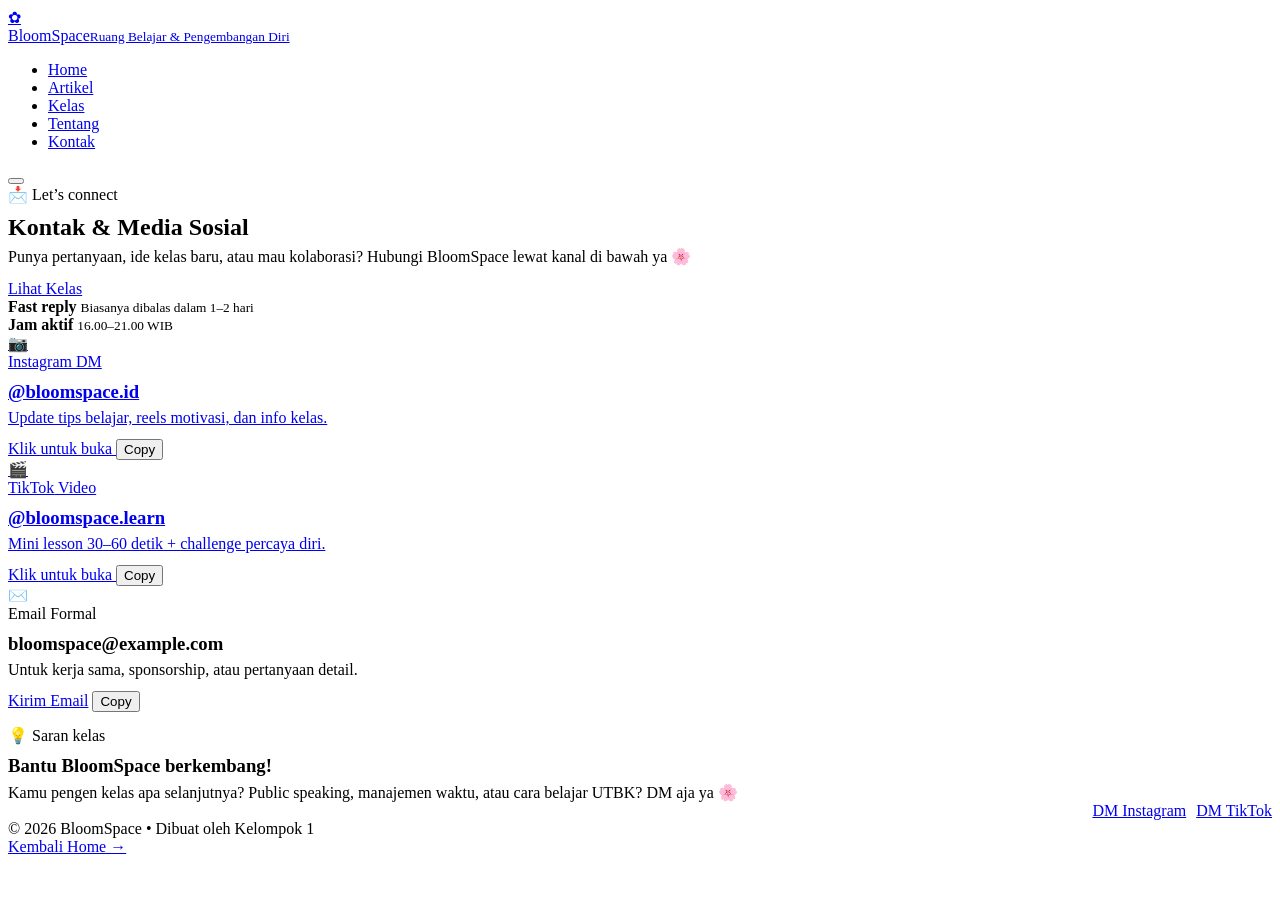
==== kontak.html @ 5f794b6b "Add files via upload" ====
<!DOCTYPE html>
<html lang="id">
<head>
  <meta charset="UTF-8"/>
  <meta name="viewport" content="width=device-width, initial-scale=1"/>
  <title>BloomSpace • Kontak</title>
  <link rel="stylesheet" href="assets/css/style.css"/>
</head>
<body>

<header>
  <div class="container nav">
    <a class="brand" href="index.html">
      <div class="logo">✿</div>
      <div>BloomSpace<small>Ruang Belajar & Pengembangan Diri</small></div>
    </a>

    <nav>
      <ul id="navLinks">
        <li><a href="index.html" data-page="index.html">Home</a></li>
        <li><a href="artikel.html" data-page="artikel.html">Artikel</a></li>
        <li><a href="kelas.html" data-page="kelas.html">Kelas</a></li>
        <li><a href="tentang.html" data-page="tentang.html">Tentang</a></li>
        <li><a href="kontak.html" data-page="kontak.html">Kontak</a></li>
      </ul>
    </nav>

    <button class="hamburger" id="hamburger" aria-label="Menu">
      <span></span><span></span><span></span>
    </button>
  </div>
</header>

<section>
  <div class="container">
    <!-- Header Kontak -->
    <div class="card contact-hero">
      <div>
        <span class="pill">📩 Let’s connect</span>
        <h1 style="margin:10px 0 6px;">Kontak & Media Sosial</h1>
        <p class="muted" style="margin:0;">
          Punya pertanyaan, ide kelas baru, atau mau kolaborasi? Hubungi BloomSpace lewat kanal di bawah ya 🌸
        </p>

        <div style="display:flex; gap:10px; flex-wrap:wrap; margin-top:14px;">
          <a class="btn outline" href="kelas.html">Lihat Kelas</a>
        </div>
      </div>

      <!-- mini stats -->
      <div class="contact-mini">
        <div class="contact-mini-card">
          <b>Fast reply</b>
          <small class="muted">Biasanya dibalas dalam 1–2 hari</small>
        </div>
        <div class="contact-mini-card">
          <b>Jam aktif</b>
          <small class="muted">16.00–21.00 WIB</small>
        </div>
      </div>
    </div>

    <div class="divider"></div>

    <!-- Channels -->
    <div id="channels" class="grid-3">
      <!-- Instagram -->
      <a class="card social-card ig" href="#" onclick="alert('Ganti href ini dengan link Instagram kamu ya!')">
        <div class="social-top">
          <div class="social-icon">📷</div>
          <div class="social-badges">
            <span class="badge">Instagram</span>
            <span class="level">DM</span>
          </div>
        </div>
        <h3 style="margin:10px 0 6px;">@bloomspace.id</h3>
        <p class="muted" style="margin:0 0 12px;">Update tips belajar, reels motivasi, dan info kelas.</p>
        <div class="social-actions">
          <span class="pill">Klik untuk buka</span>
          <button class="btn small outline" type="button"
            onclick="event.preventDefault(); copyText('@bloomspace.id')">Copy</button>
        </div>
      </a>

      <!-- TikTok -->
      <a class="card social-card tt" href="#" onclick="alert('Ganti href ini dengan link TikTok kamu ya!')">
        <div class="social-top">
          <div class="social-icon">🎬</div>
          <div class="social-badges">
            <span class="badge">TikTok</span>
            <span class="level">Video</span>
          </div>
        </div>
        <h3 style="margin:10px 0 6px;">@bloomspace.learn</h3>
        <p class="muted" style="margin:0 0 12px;">Mini lesson 30–60 detik + challenge percaya diri.</p>
        <div class="social-actions">
          <span class="pill">Klik untuk buka</span>
          <button class="btn small outline" type="button"
            onclick="event.preventDefault(); copyText('@bloomspace.learn')">Copy</button>
        </div>
      </a>

      <!-- Email -->
      <div class="card social-card mail">
        <div class="social-top">
          <div class="social-icon">✉️</div>
          <div class="social-badges">
            <span class="badge">Email</span>
            <span class="level">Formal</span>
          </div>
        </div>
        <h3 style="margin:10px 0 6px;">bloomspace@example.com</h3>
        <p class="muted" style="margin:0 0 12px;">Untuk kerja sama, sponsorship, atau pertanyaan detail.</p>
        <div class="social-actions">
          <a class="btn small" href="mailto:bloomspace@example.com">Kirim Email</a>
          <button class="btn small outline" type="button" onclick="copyText('bloomspace@example.com')">Copy</button>
        </div>
      </div>
    </div>

    <!-- Extra banner -->
    <div style="margin-top:14px;" class="card contact-banner">
      <div>
        <span class="pill">💡 Saran kelas</span>
        <h3 style="margin:10px 0 6px;">Bantu BloomSpace berkembang!</h3>
        <p class="muted" style="margin:0;">
          Kamu pengen kelas apa selanjutnya? Public speaking, manajemen waktu, atau cara belajar UTBK?
          DM aja ya 🌸
        </p>
      </div>
      <div style="display:flex; gap:10px; flex-wrap:wrap; justify-content:flex-end;">
        <a class="btn outline" href="#" onclick="alert('Arahkan ke Instagram DM kamu')">DM Instagram</a>
        <a class="btn outline" href="#" onclick="alert('Arahkan ke TikTok kamu')">DM TikTok</a>
      </div>
    </div>

  </div>
</section>

<footer>
  <div class="container footer-row">
    <div>© 2026 BloomSpace • Dibuat oleh Kelompok 1</div>
    <a class="pill" href="index.html">Kembali Home →</a>
  </div>
</footer>

<script src="assets/js/main.js"></script>
<script>
  function copyText(text){
    navigator.clipboard.writeText(text)
      .then(()=> alert("Disalin: " + text))
      .catch(()=> alert("Gagal menyalin. Silakan salin manual: " + text));
  }
</script>
</body>
</html>
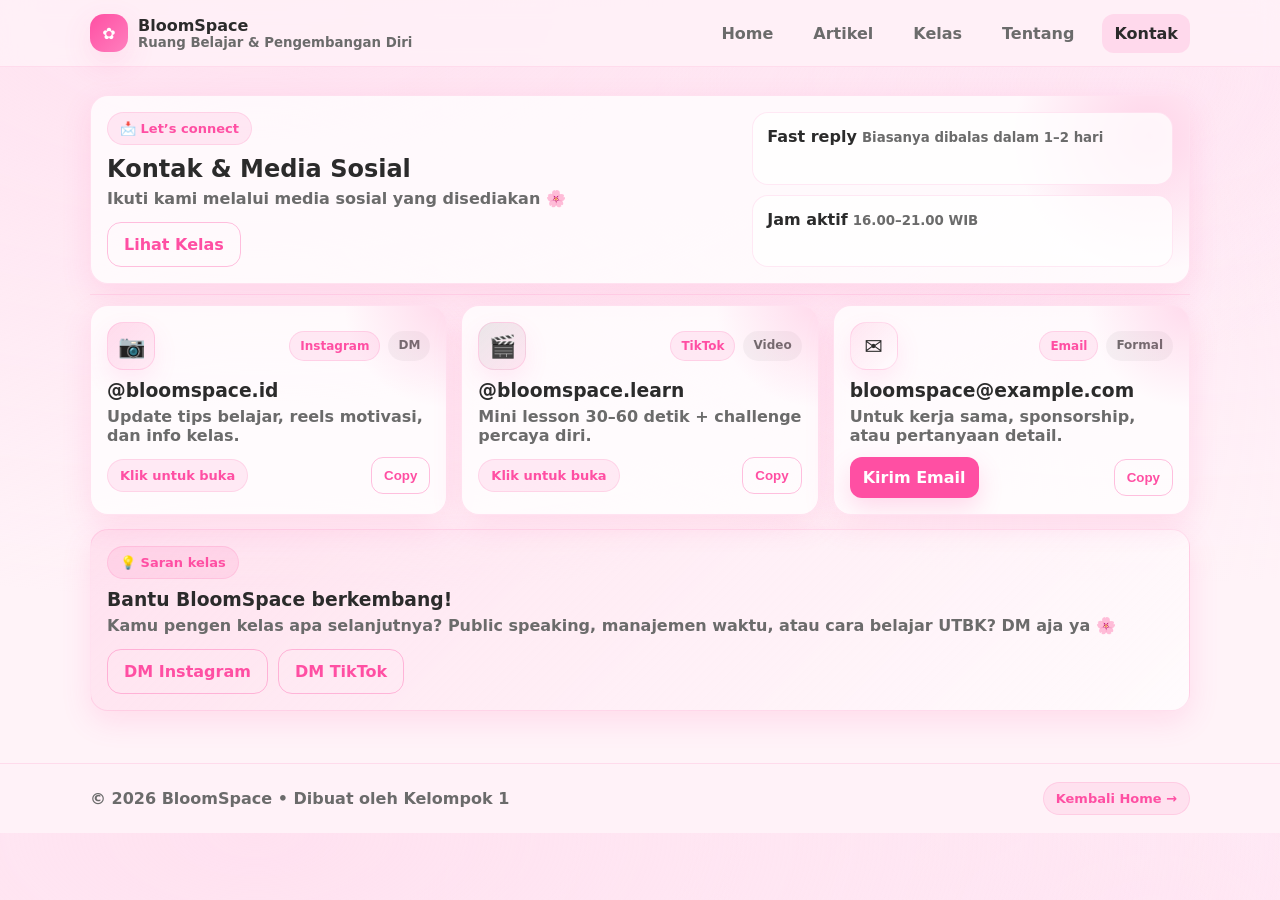
==== commit 5c655546: "Add files via upload" ====
--- a/kontak.html
+++ b/kontak.html
@@ -39,7 +39,7 @@
         <span class="pill">📩 Let’s connect</span>
         <h1 style="margin:10px 0 6px;">Kontak & Media Sosial</h1>
         <p class="muted" style="margin:0;">
-          Punya pertanyaan, ide kelas baru, atau mau kolaborasi? Hubungi BloomSpace lewat kanal di bawah ya 🌸
+          Ikuti kami melalui media sosial yang disediakan 🌸
         </p>
 
         <div style="display:flex; gap:10px; flex-wrap:wrap; margin-top:14px;">
--- a/assets/css/style.css
+++ b/assets/css/style.css
@@ -0,0 +1,294 @@
+:root{
+  --bg:#fff3f8;
+  --card:#ffffff;
+  --pink:#ff4fa3;
+  --pink2:#ff7fbe;
+  --text:#2b2b2b;
+  --muted:#6b6b6b;
+  --shadow:0 10px 30px rgba(255,79,163,.14);
+  --radius:18px;
+}
+
+*{box-sizing:border-box}
+html{scroll-behavior:smooth}
+body{
+  margin:0;
+  font-family: system-ui, -apple-system, Segoe UI, Roboto, Arial, sans-serif;
+  background:
+    radial-gradient(1200px 600px at 20% 0%, #ffe1f0, transparent),
+    radial-gradient(900px 500px at 90% 10%, #ffe7f4, transparent),
+    var(--bg);
+  color:var(--text);
+}
+a{color:inherit;text-decoration:none}
+.container{width:min(1100px,92%);margin:0 auto}
+section{padding:28px 0}
+
+/* Navbar */
+header{
+  position:sticky;top:0;z-index:50;
+  backdrop-filter: blur(10px);
+  background: rgba(255,243,248,.75);
+  border-bottom:1px solid rgba(255,79,163,.12);
+}
+.nav{
+  display:flex;align-items:center;justify-content:space-between;
+  padding:14px 0;
+  position:relative;
+}
+.brand{display:flex;align-items:center;gap:10px;font-weight:900}
+.logo{
+  width:38px;height:38px;border-radius:14px;
+  background:linear-gradient(135deg,var(--pink),var(--pink2));
+  box-shadow:var(--shadow);
+  display:grid;place-items:center;color:#fff;font-weight:900
+}
+.brand small{display:block;color:var(--muted);font-weight:800}
+
+nav ul{
+  list-style:none;margin:0;padding:0;
+  display:flex;gap:16px;align-items:center;
+}
+nav a{
+  padding:10px 12px;border-radius:12px;
+  color:var(--muted);font-weight:800;
+}
+nav a:hover{background:rgba(255,79,163,.10);color:var(--text)}
+nav a.active{background:rgba(255,79,163,.14);color:var(--text)}
+
+.hamburger{
+  display:none;width:44px;height:44px;border-radius:14px;
+  border:1px solid rgba(255,79,163,.20);
+  background:rgba(255,255,255,.65);
+  cursor:pointer;
+}
+.hamburger span{
+  display:block;width:18px;height:2px;background:var(--pink);
+  margin:6px auto;border-radius:999px;
+}
+
+/* Buttons */
+.btn{
+  display:inline-flex;gap:10px;align-items:center;justify-content:center;
+  padding:12px 16px;border-radius:14px;border:1px solid transparent;
+  background:var(--pink);color:#fff;font-weight:900;cursor:pointer;
+  transition:.2s ease;box-shadow:0 10px 25px rgba(255,79,163,.20);
+}
+.btn:hover{transform:translateY(-1px);filter:brightness(1.02)}
+.btn.outline{
+  background:transparent;color:var(--pink);
+  border-color:rgba(255,79,163,.35);box-shadow:none;
+}
+.btn.small{padding:10px 12px;border-radius:12px}
+
+/* UI */
+.pill{
+  display:inline-flex;align-items:center;gap:8px;
+  padding:8px 12px;border-radius:999px;
+  background:rgba(255,79,163,.10);
+  color:var(--pink);font-weight:900;font-size:13px;
+  border:1px solid rgba(255,79,163,.15);
+}
+.badge{
+  font-size:12px;font-weight:900;
+  padding:7px 10px;border-radius:999px;
+  background:rgba(255,79,163,.10);
+  border:1px solid rgba(255,79,163,.16);
+  color:var(--pink);white-space:nowrap;
+}
+.level{
+  font-size:12px;font-weight:900;color:var(--muted);
+  background:rgba(0,0,0,.04);
+  padding:7px 10px;border-radius:999px;white-space:nowrap;
+}
+
+/* Cards & grids (biar tidak numpuk di laptop) */
+.grid-3{display:grid;grid-template-columns:repeat(3,1fr);gap:14px}
+.grid-2{display:grid;grid-template-columns:repeat(2,1fr);gap:14px}
+.card{
+  background:rgba(255,255,255,.75);
+  border:1px solid rgba(255,79,163,.14);
+  border-radius:var(--radius);
+  padding:16px;box-shadow:var(--shadow);
+  transition:.18s ease;
+}
+.card:hover{transform:translateY(-2px)}
+.meta{display:flex;align-items:center;justify-content:space-between;gap:10px;margin-bottom:10px}
+.muted{color:var(--muted);font-weight:650}
+.divider{height:1px;background:rgba(255,79,163,.12);margin:10px 0}
+
+/* Hero */
+.hero{padding:34px 0 12px}
+.hero-grid{display:grid;grid-template-columns:1.2fr .8fr;gap:24px;align-items:stretch}
+.hero-card{
+  background:rgba(255,255,255,.72);
+  border:1px solid rgba(255,79,163,.14);
+  border-radius:var(--radius);
+  box-shadow:var(--shadow);
+  padding:22px;position:relative;overflow:hidden;
+}
+.hero-card:before{
+  content:"";position:absolute;inset:-100px -100px auto auto;
+  width:280px;height:280px;
+  background:radial-gradient(circle, rgba(255,79,163,.20), transparent 60%);
+  transform:rotate(10deg);
+}
+.hero h1{
+  margin:10px 0 8px;
+  font-size:clamp(28px,3.2vw,44px);
+  line-height:1.05;letter-spacing:-.3px;
+  position:relative;
+}
+.hero p{margin:0 0 16px;color:var(--muted);font-weight:650;position:relative}
+.hero-cta{display:flex;gap:10px;flex-wrap:wrap;position:relative}
+
+.stats{display:grid;grid-template-columns:repeat(3,1fr);gap:12px;margin-top:18px;position:relative}
+.stat{
+  background:rgba(255,79,163,.08);
+  border:1px solid rgba(255,79,163,.12);
+  border-radius:16px;padding:12px;
+}
+.stat b{display:block;font-size:18px}
+.stat small{color:var(--muted);font-weight:800}
+
+/* Kelas detail */
+.class-detail{display:grid;grid-template-columns:1fr 1fr;gap:14px}
+.video-wrap{
+  border-radius:var(--radius);overflow:hidden;
+  border:1px solid rgba(255,79,163,.14);
+  background:rgba(255,255,255,.65);
+  box-shadow:var(--shadow);
+  min-height:300px;
+}
+.video-wrap iframe{width:100%;height:100%;border:0}
+.list{margin:0;padding-left:18px;color:var(--muted);font-weight:650}
+
+/* Form */
+.field{display:flex;flex-direction:column;gap:6px;margin-bottom:10px}
+input,textarea{
+  padding:12px;border-radius:14px;
+  border:1px solid rgba(255,79,163,.18);
+  background:rgba(255,255,255,.8);
+  outline:none;font:inherit;
+}
+textarea{min-height:120px;resize:vertical}
+
+/* Footer */
+footer{
+  margin-top:24px;padding:18px 0;
+  border-top:1px solid rgba(255,79,163,.14);
+  background:rgba(255,243,248,.7);
+}
+.footer-row{
+  display:flex;align-items:center;justify-content:space-between;
+  gap:10px;flex-wrap:wrap;color:var(--muted);font-weight:700;
+}
+
+/* Responsive (mobile) */
+@media (max-width: 900px){
+  .hero-grid{grid-template-columns:1fr}
+  .grid-3{grid-template-columns:1fr}
+  .grid-2{grid-template-columns:1fr}
+  .class-detail{grid-template-columns:1fr}
+  nav ul{display:none}
+  .hamburger{display:inline-block}
+  nav ul.open{
+    display:flex;flex-direction:column;align-items:stretch;
+    position:absolute;left:0;right:0;top:64px;
+    background:rgba(255,255,255,.9);
+    border:1px solid rgba(255,79,163,.16);
+    border-radius:16px;padding:10px;box-shadow:var(--shadow);
+  }
+}
+
+/* === Kontak (tampilan lebih menarik) === */
+.contact-hero{
+  display:grid;
+  grid-template-columns: 1.2fr .8fr;
+  gap:14px;
+  align-items:stretch;
+  overflow:hidden;
+  position:relative;
+}
+.contact-hero:before{
+  content:"";
+  position:absolute;
+  inset:-120px -120px auto auto;
+  width:320px;height:320px;
+  background: radial-gradient(circle, rgba(255,79,163,.22), transparent 60%);
+  transform: rotate(12deg);
+}
+.contact-mini{
+  display:grid;
+  gap:10px;
+  position:relative;
+}
+.contact-mini-card{
+  background: rgba(255,255,255,.75);
+  border:1px solid rgba(255,79,163,.12);
+  border-radius: 16px;
+  padding: 14px;
+}
+
+.social-card{
+  position:relative;
+  overflow:hidden;
+}
+.social-card:after{
+  content:"";
+  position:absolute;
+  inset:-120px -120px auto auto;
+  width:240px;height:240px;
+  background: radial-gradient(circle, rgba(255,79,163,.18), transparent 60%);
+  transform: rotate(8deg);
+  pointer-events:none;
+}
+.social-top{
+  display:flex;
+  align-items:center;
+  justify-content:space-between;
+  gap:10px;
+}
+.social-icon{
+  width:48px;height:48px;
+  border-radius: 16px;
+  display:grid;place-items:center;
+  background: rgba(255,79,163,.10);
+  border:1px solid rgba(255,79,163,.16);
+  font-size:22px;
+  box-shadow: 0 10px 25px rgba(255,79,163,.10);
+}
+.social-badges{
+  display:flex; gap:8px; flex-wrap:wrap;
+  justify-content:flex-end;
+}
+.social-actions{
+  display:flex; gap:10px; flex-wrap:wrap;
+  align-items:center; justify-content:space-between;
+  position:relative;
+}
+
+/* Variasi warna halus per platform */
+.social-card.ig .social-icon{
+  background: linear-gradient(135deg, rgba(255,79,163,.18), rgba(255,127,190,.12));
+}
+.social-card.tt .social-icon{
+  background: linear-gradient(135deg, rgba(0,0,0,.08), rgba(255,79,163,.12));
+}
+.social-card.mail .social-icon{
+  background: linear-gradient(135deg, rgba(255,79,163,.12), rgba(255,255,255,.4));
+}
+
+.contact-banner{
+  display:flex;
+  align-items:center;
+  justify-content:space-between;
+  gap:14px;
+  flex-wrap:wrap;
+  background: linear-gradient(135deg, rgba(255,79,163,.10), rgba(255,255,255,.65));
+}
+
+/* Responsive khusus kontak */
+@media (max-width: 900px){
+  .contact-hero{grid-template-columns:1fr}
+}
